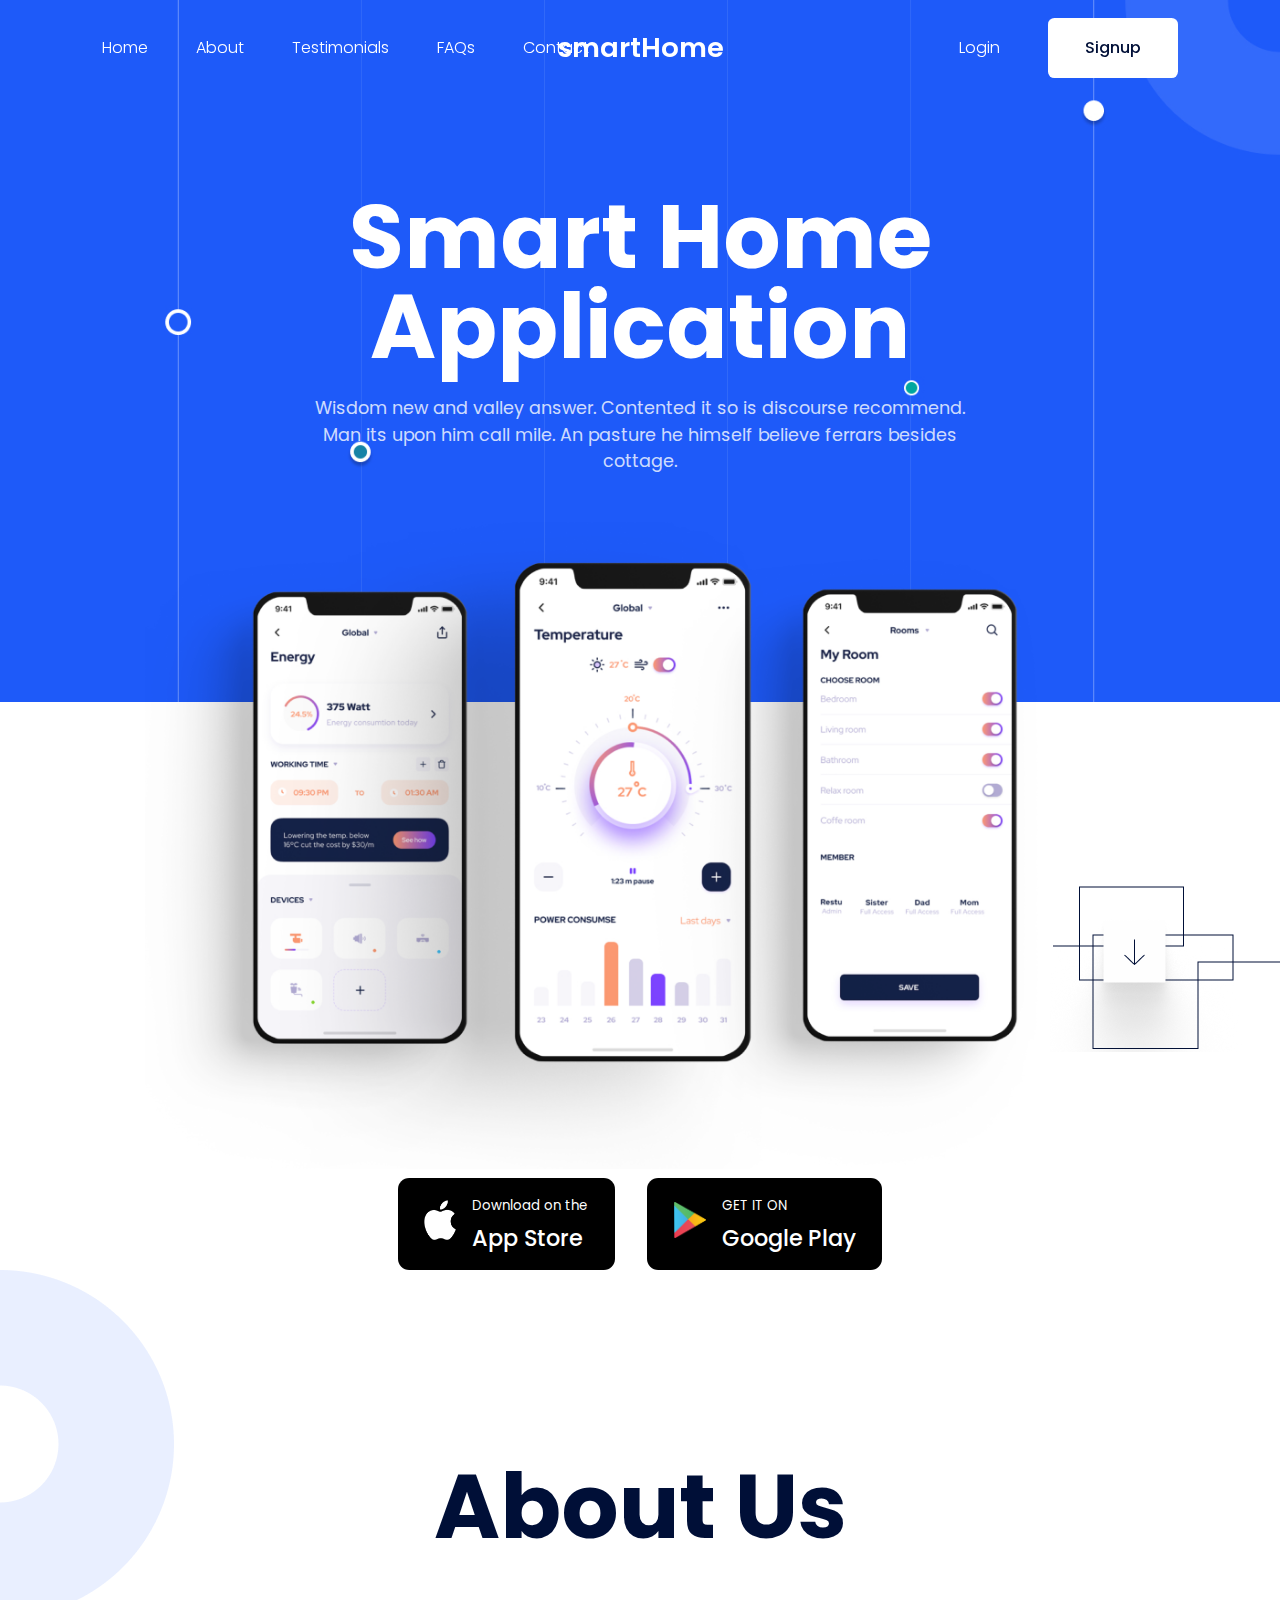
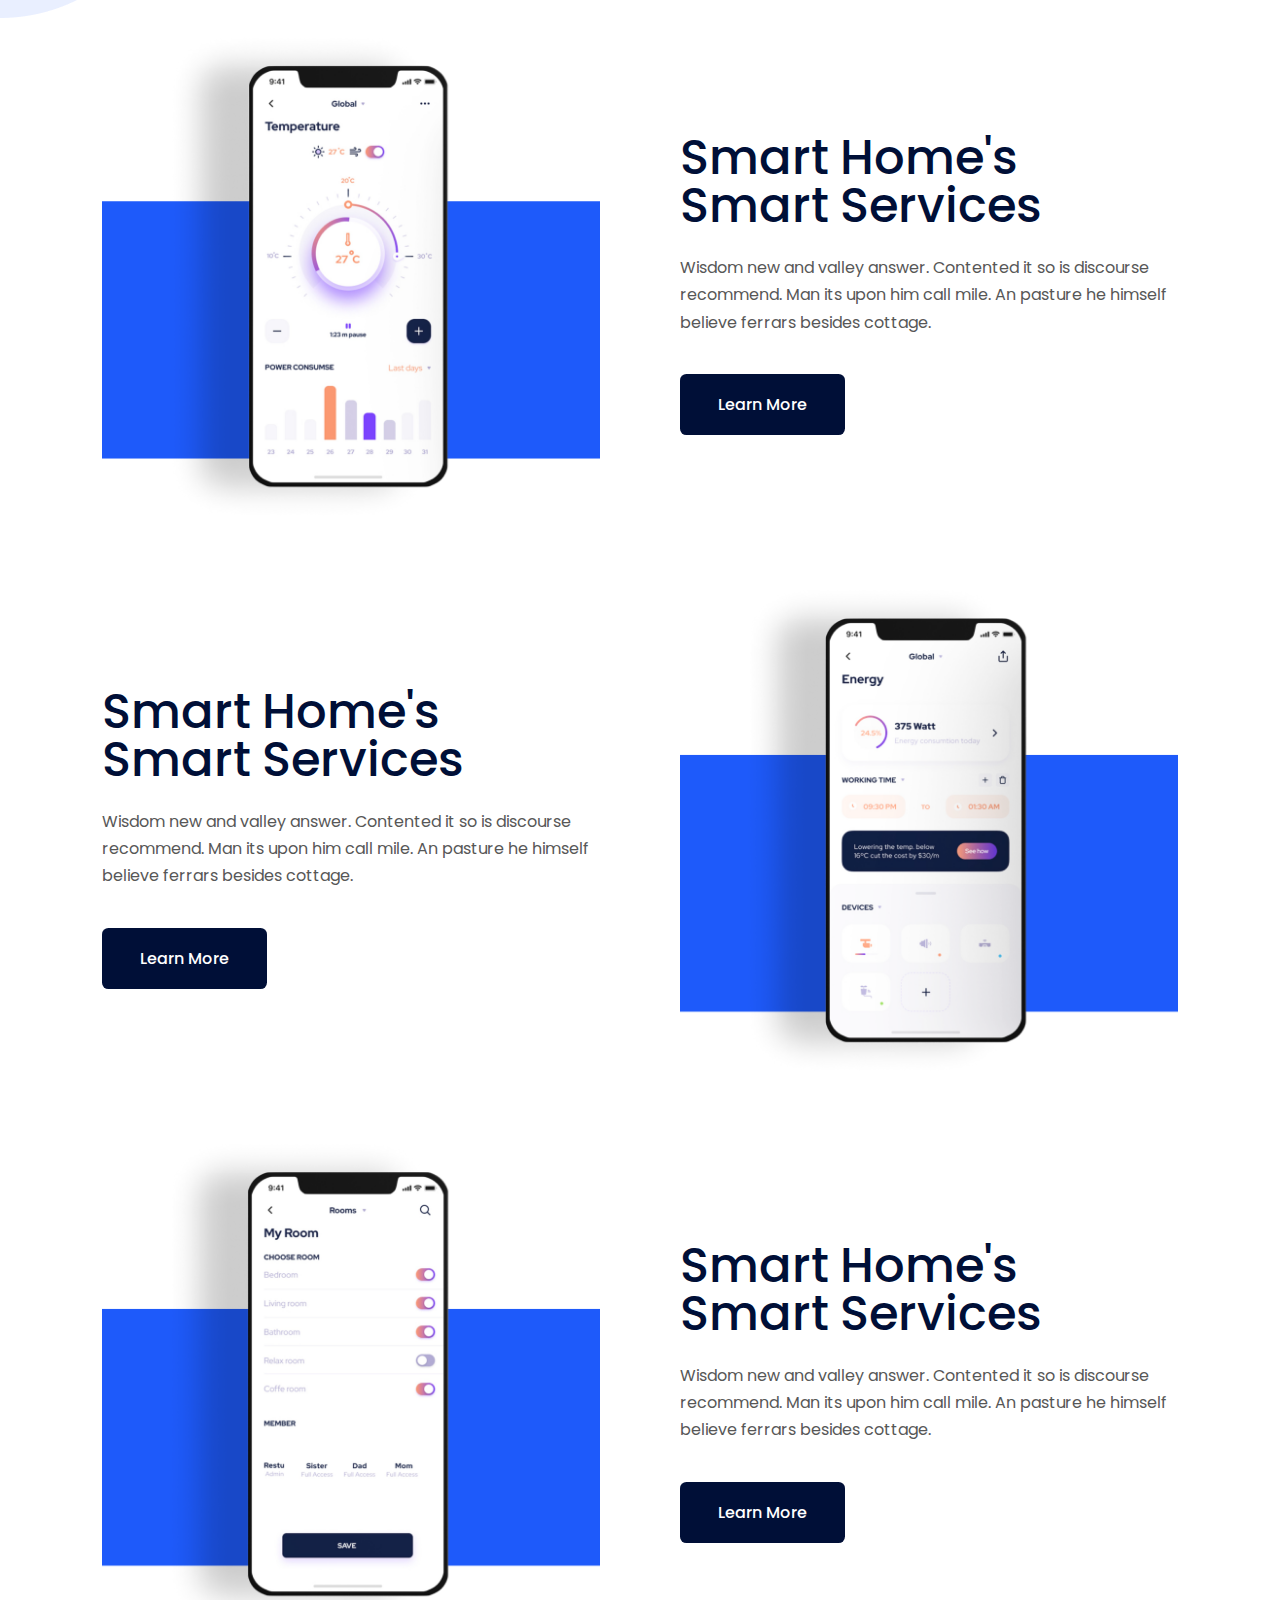
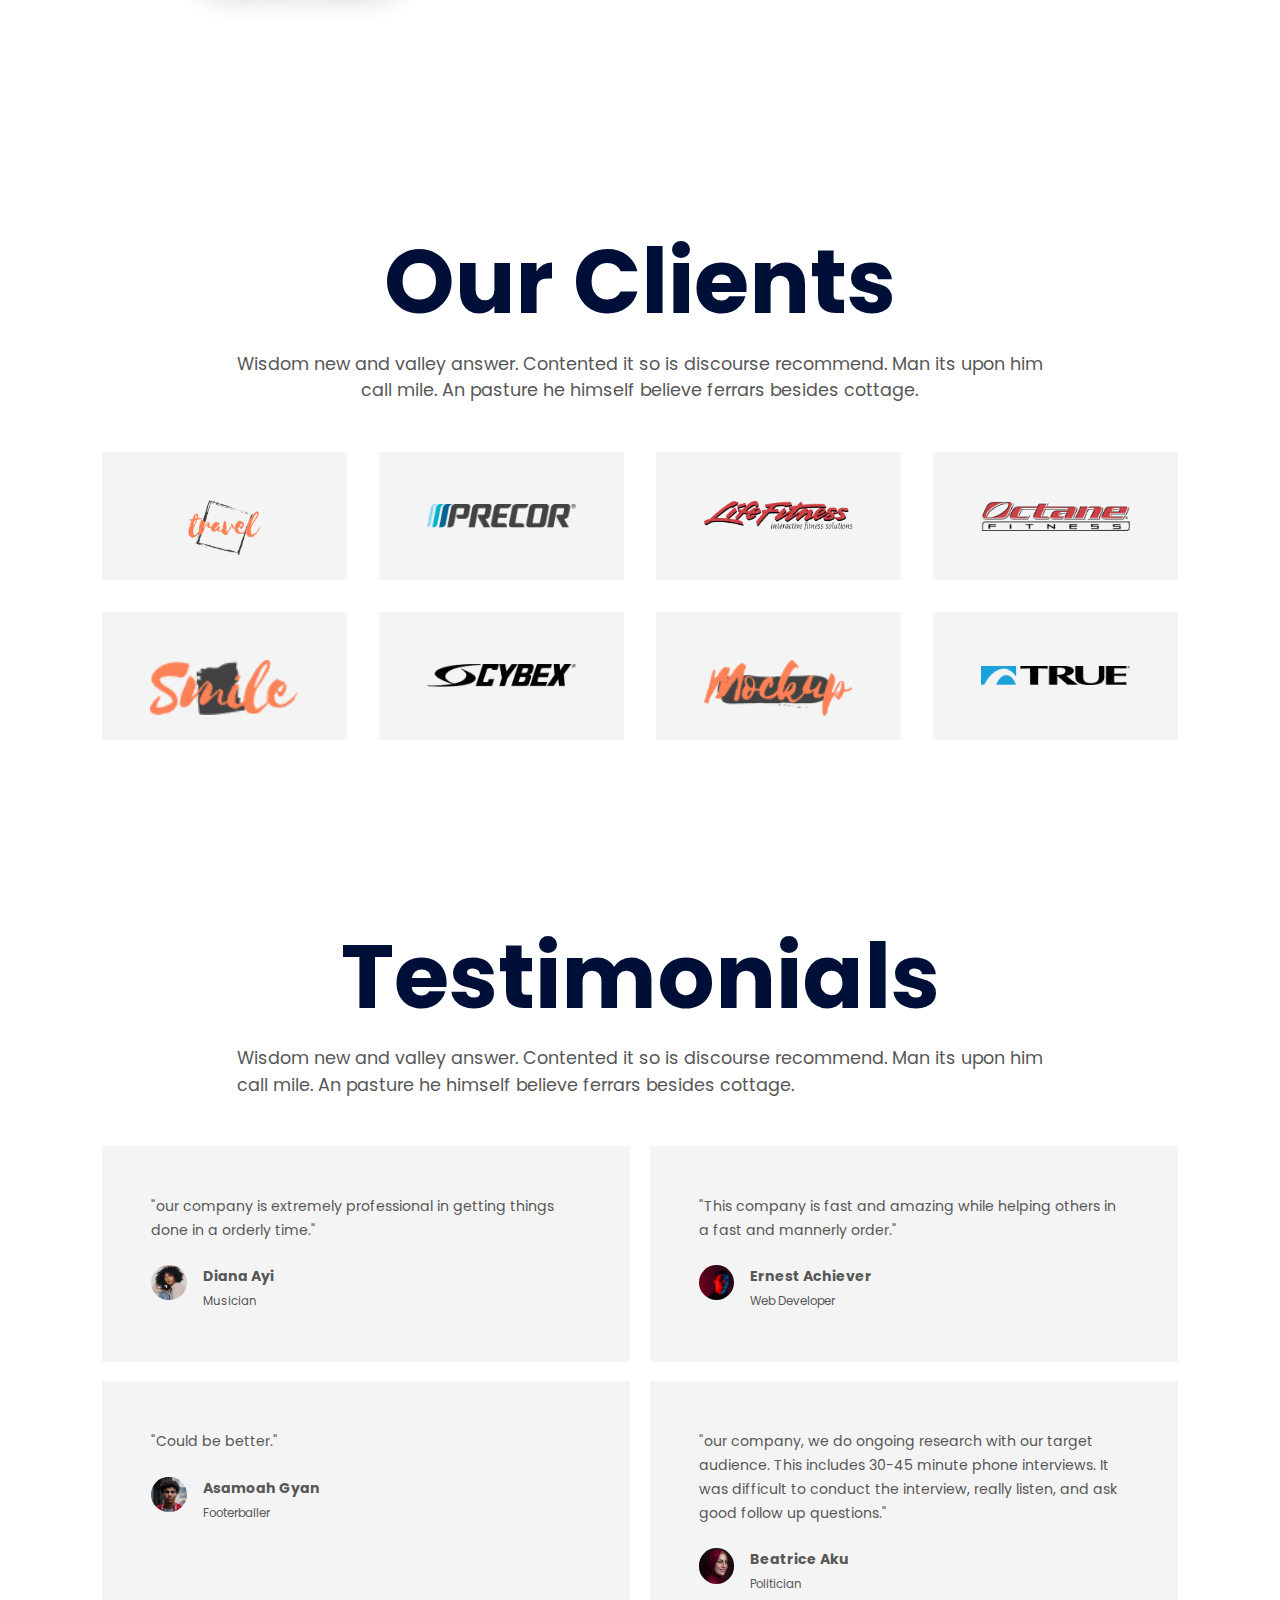
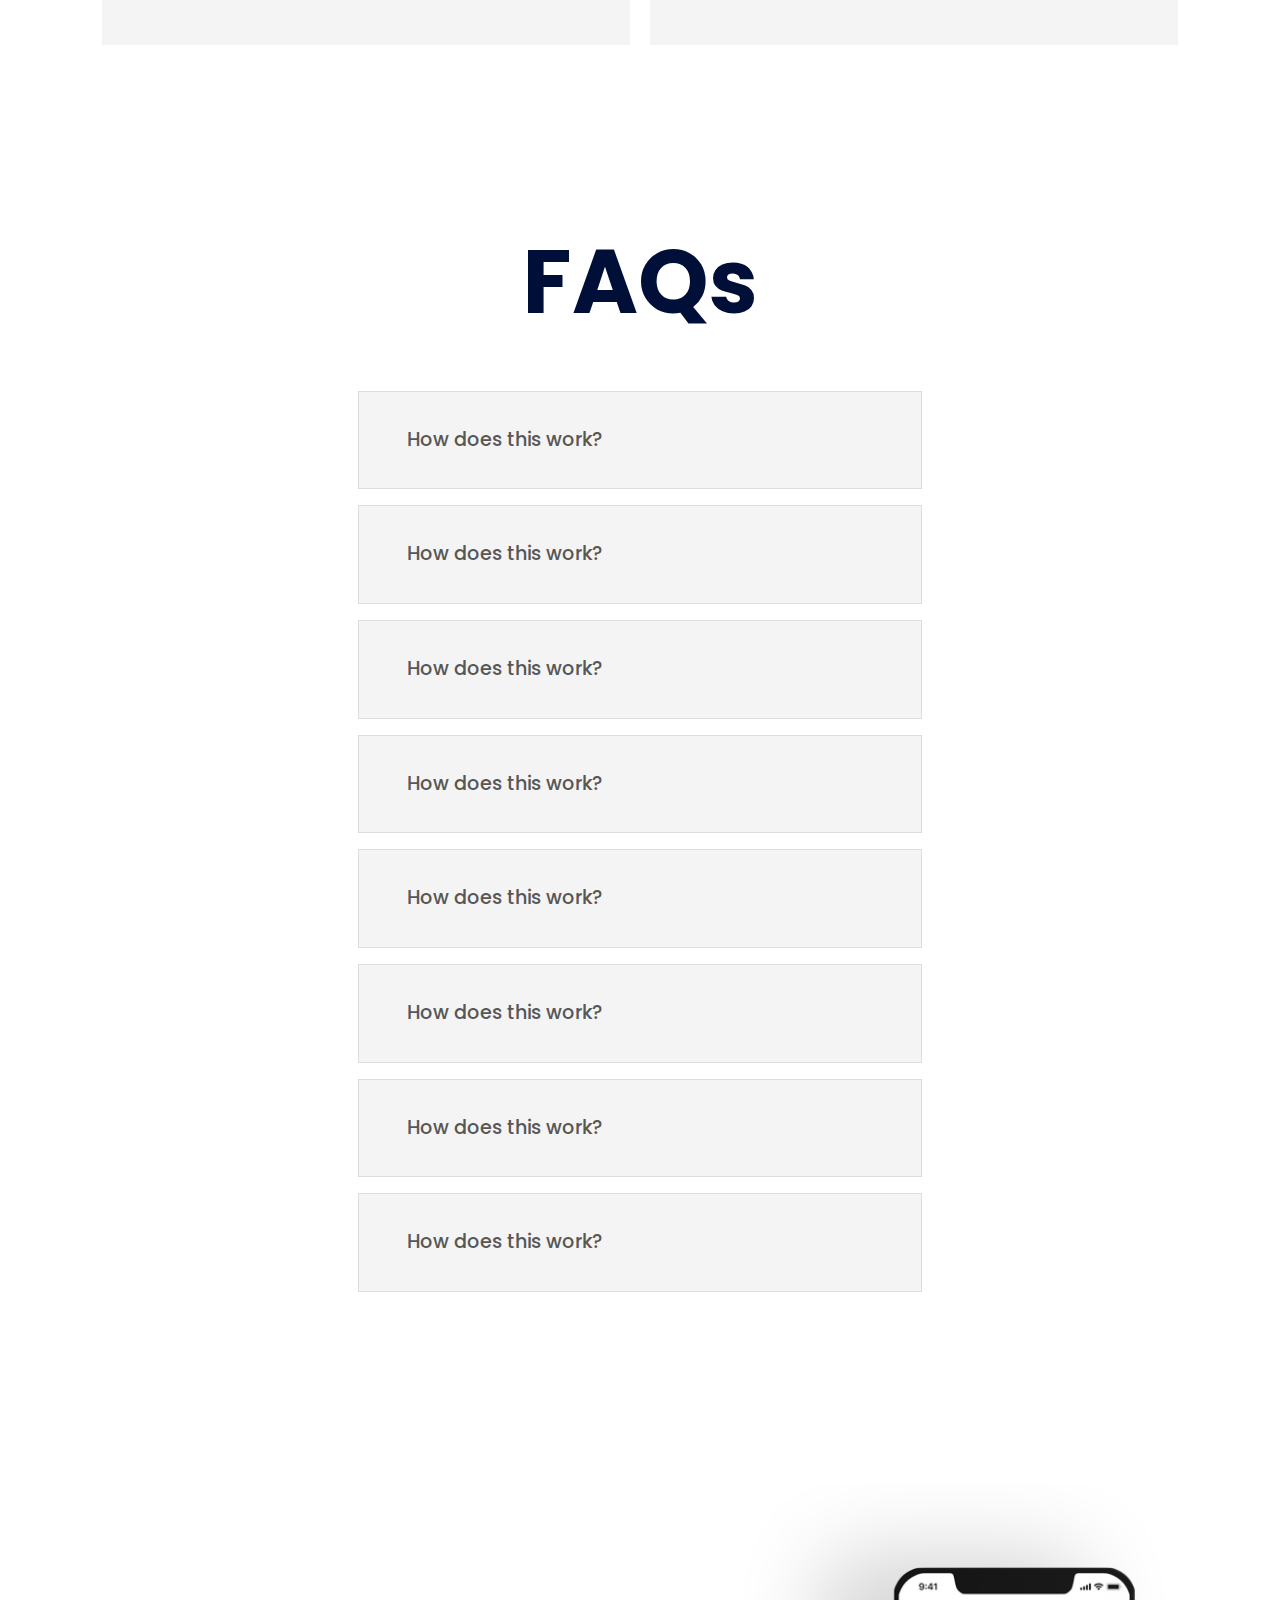
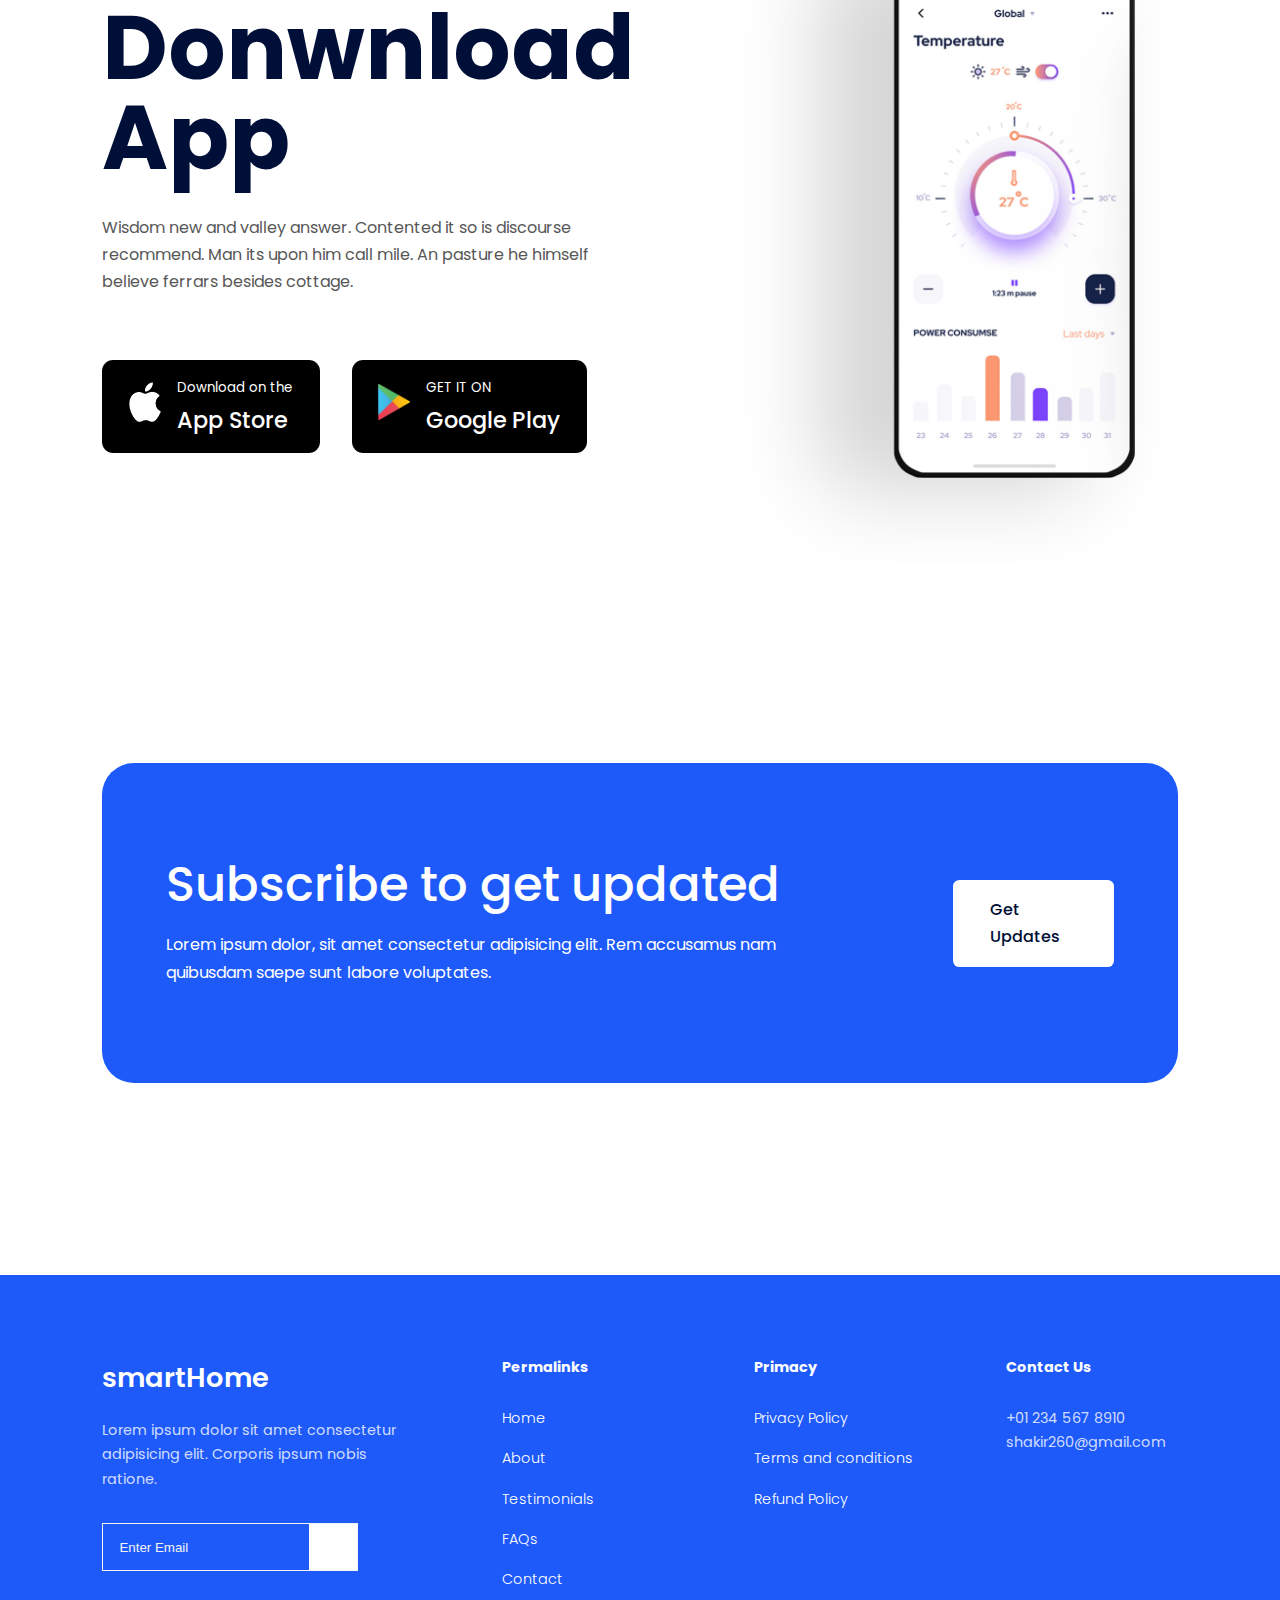
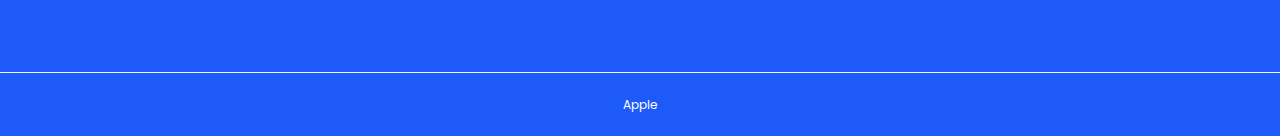
==== index.html @ cc5a9fb7 "Add files via upload" ====
<!DOCTYPE html>
<html lang="en">
<head>
    <meta charset="UTF-8">
    <meta http-equiv="X-UA-Compatible" content="IE=edge">
    <meta name="viewport" content="width=device-width, initial-scale=1.0">
    <title>Responsive Smarthome Website using HTML, CSS & JavaScript</title>

    <!-- GOOGLE FONTS -->
    <link rel="preconnect" href="https://fonts.googleapis.com">
    <link rel="preconnect" href="https://fonts.gstatic.com" crossorigin>
    <link href="https://fonts.googleapis.com/css2?family=Poppins:ital,wght@0,300;0,400;0,500;0,600;0,700;0,800;0,900;1,300;1,400;1,500;1,600;1,700;1,800;1,900&display=swap" rel="stylesheet">

    <!-- ICONSCOUT CDN -->
    <link rel="stylesheet" href="https://unicons.iconscout.com/release/v2.1.6/css/unicons.css">


    <!--STYLESHEET-->
    <link rel="stylesheet" href="./stlyle.css">
</head>
<body>
    <nav>
        <div class="container nav__container">
            <ul class="nav__items">
                <li><a href="index.html">Home</a></li>
                <li><a href="index.html#about">About</a></li>
                <li><a href="index.html#testimonials">Testimonials</a></li>
                <li><a href="index.html#faqs">FAQs</a></li>
                <li><a href="contact.html">Contact</a></li>
            </ul>

            <a href="index.html" class="nav__logo"><h3>smartHome</h3></a>

            <div class="nav__signin-signup">
                <a href="#">Login</a>
                <a href="#" class="btn">Signup</a>
            </div>

            <button id="menu-btn"><i class="uil uil-bars"></i></button>
            <button id="close-btn"><i class="uil uil-multiply"></i></button>
        </div>
    </nav>
    <!--================================== END OF NAVBAR ====================================-->




    <header>
        <div class="container header__container">
            <h1 class="header__title">Smart Home<br/>Application</h1>
            <p class="lead">Wisdom new and valley answer. Contented it so is discourse recommend. Man its upon him call mile. An pasture he himself believe ferrars besides cottage.</p>

            <div class="header__image">
                <img src="./images/hero.png">
            </div>

            <div class="cta">
                <a href="https://www.apple.com/app-store" class="btn btn-primary" target="_blank">
                    <div class="logo">
                        <img src="./images/Apple-logo.png">
                    </div>
                    <span>
                        <small>Download on the</small>
                        <h4>App Store</h4>
                    </span>
                </a>
                <a href="https://play.google.com/store/apps/details?id=com.tuya.smartlife" class="btn btn-primary" target="_blank">
                    <div class="logo">
                        <img src="./images/google playstore.png">
                    </div>
                    <span>
                        <small>GET IT ON</small>
                        <h4>Google Play</h4>
                    </span>
                </a>
            </div>

            <div class="header__socials">
                <a href="https://facebook.com/apple" target="_blank"><i class="uil uil-facebook-f"></i></a>
                <a href="https://instagram.com/apple" target="_blank"><i class="uil uil-instagram-alt"></i></a>
                <a href="https://twitter.com/apple" target="_blank"><i class="uil uil-twitter"></i></a>
                <a href="https://linkedin.com/apple" target="_blank"><i class="uil uil-linkedin-alt"></i></a>
            </div>
        </div>

        <div class="header__decorator-1">
            <img src="./images/header-decorator1.png">
        </div>
        <div class="header__decorator-2">
            <img src="./images/header-decorator-2.png">
        </div>
    </header>
    <!--================================== END OF HEADER ====================================-->





    <section id="about">
        <h1 class="about__title">About Us</h1>
        <div class="container">
            <article class="about__article">
                <div class="about__image">
                    <img src="./images/about1.png">
                </div>
                <div class="about__content">
                    <h2 class="about__article-title">Smart Home's Smart Services</h2>
                    <p>Wisdom new and valley answer. Contented it so is discourse recommend. Man its upon him call mile. An pasture he himself believe ferrars besides cottage.</p>
                    <a href="#" class="btn btn-primary">Learn More</a>
                </div>
            </article>

            <article class="about__article">
                <div class="about__content">
                    <h2 class="about__article-title">Smart Home's Smart Services</h2>
                    <p>Wisdom new and valley answer. Contented it so is discourse recommend. Man its upon him call mile. An pasture he himself believe ferrars besides cottage.</p>
                    <a href="#" class="btn btn-primary">Learn More</a>
                </div>
                <div class="about__image">
                    <img src="./images/about2.png">
                </div>
            </article>

            <article class="about__article">
                <div class="about__image">
                    <img src="./images/about3.png">
                </div>
                <div class="about__content">
                    <h2 class="about__article-title">Smart Home's Smart Services</h2>
                    <p>Wisdom new and valley answer. Contented it so is discourse recommend. Man its upon him call mile. An pasture he himself believe ferrars besides cottage.</p>
                    <a href="#" class="btn btn-primary">Learn More</a>
                </div>
            </article>
        </div>
    </section>
    <!--================================== END OF ABOUT ====================================-->







    <section id="clients">
        <h1>Our Clients</h1>
        <p class="lead">
            Wisdom new and valley answer. Contented it so is discourse recommend. Man its upon him call mile. An pasture he himself believe ferrars besides cottage.
        </p>
        <div class="container clients__container">
            <div><img src="./images/client1.png"></div>
            <div><img src="./images/client2.png"></div>
            <div><img src="./images/client3.png"></div>
            <div><img src="./images/client4.png"></div>
            <div><img src="./images/client5.png"></div>
            <div><img src="./images/client6.png"></div>
            <div><img src="./images/client7.png"></div>
            <div><img src="./images/client8.png"></div>
        </div>
    </section>
    <!--================================== END OF CLIENTS ====================================-->





    <section id="testimonials">
        <h1>Testimonials</h1>
        <p class="lead">
            Wisdom new and valley answer. Contented it so is discourse recommend. Man its upon him call mile. An pasture he himself believe ferrars besides cottage.
        </p>
        <div class="container testimonials__container">
            <article class="testimonial">
                <p>
                    "our company is extremely professional in getting things done in a orderly time."
                </p>
                <div class="testimonial__client">
                    <div class="avatar">
                        <img src="./images/avatar1.jpg">
                    </div>
                    <div class="testimonial__work">
                        <p><b>Diana Ayi</b></p>
                        <small>Musician</small>
                    </div>
                </div>
            </article>

            <article class="testimonial">
                <p>
                    "This company is fast and amazing while helping others in a fast and mannerly order."
                </p>
                <div class="testimonial__client">
                    <div class="avatar">
                        <img src="./images/avatar2.jpg">
                    </div>
                    <div class="testimonial__work">
                        <p><b>Ernest Achiever</b></p>
                        <small>Web Developer</small>
                    </div>
                </div>
            </article>

            <article class="testimonial">
                <p>
                    "Could be better."
                </p>
                <div class="testimonial__client">
                    <div class="avatar">
                        <img src="./images/avatar3.jpg">
                    </div>
                    <div class="testimonial__work">
                        <p><b>Asamoah Gyan</b></p>
                        <small>Footerballer</small>
                    </div>
                </div>
            </article>
            <article class="testimonial">
                <p>
                    "our company, we do ongoing research with our target audience. This includes 30-45 minute phone interviews. It was difficult to conduct the interview, really listen, and ask good follow up questions."
                </p>
                <div class="testimonial__client">
                    <div class="avatar">
                        <img src="./images/avatar4.jpg">
                    </div>
                    <div class="testimonial__work">
                        <p><b>Beatrice Aku</b></p>
                        <small>Politician</small>
                    </div>
                </div>
            </article>
        </div>
    </section>
    <!--================================== END OF TESTIMONIALS ====================================-->








    <section id="faqs">
        <h1>FAQs</h1>
        <div class="container faqs__container">
            <article class="faq">
                <span class="faq__icon"><i class="uil uil-plus"></i></span>
                <div class="faq__question-answer">
                    <h4 class="faq__question">How does this work?</h4>
                    <p class="faq__answer">Wisdom new and valley answer. Contented it so is discourse recommend. Man its upon him call mile. An pasture he himself believe ferrars besides cottage.</p>
                </div>
            </article>
            
            <article class="faq">
                <span class="faq__icon"><i class="uil uil-plus"></i></span>
                <div class="faq__question-answer">
                    <h4 class="faq__question">How does this work?</h4>
                    <p class="faq__answer">Wisdom new and valley answer. Contented it so is discourse recommend. Man its upon him call mile. An pasture he himself believe ferrars besides cottage.</p>
                </div>
            </article>
            <article class="faq">
                <span class="faq__icon"><i class="uil uil-plus"></i></span>
                <div class="faq__question-answer">
                    <h4 class="faq__question">How does this work?</h4>
                    <p class="faq__answer">Wisdom new and valley answer. Contented it so is discourse recommend. Man its upon him call mile. An pasture he himself believe ferrars besides cottage.</p>
                </div>
            </article>
            <article class="faq">
                <span class="faq__icon"><i class="uil uil-plus"></i></span>
                <div class="faq__question-answer">
                    <h4 class="faq__question">How does this work?</h4>
                    <p class="faq__answer">Wisdom new and valley answer. Contented it so is discourse recommend. Man its upon him call mile. An pasture he himself believe ferrars besides cottage.</p>
                </div>
            </article>
            <article class="faq">
                <span class="faq__icon"><i class="uil uil-plus"></i></span>
                <div class="faq__question-answer">
                    <h4 class="faq__question">How does this work?</h4>
                    <p class="faq__answer">Wisdom new and valley answer. Contented it so is discourse recommend. Man its upon him call mile. An pasture he himself believe ferrars besides cottage.</p>
                </div>
            </article>
            <article class="faq">
                <span class="faq__icon"><i class="uil uil-plus"></i></span>
                <div class="faq__question-answer">
                    <h4 class="faq__question">How does this work?</h4>
                    <p class="faq__answer">Wisdom new and valley answer. Contented it so is discourse recommend. Man its upon him call mile. An pasture he himself believe ferrars besides cottage.</p>
                </div>
            </article>
            <article class="faq">
                <span class="faq__icon"><i class="uil uil-plus"></i></span>
                <div class="faq__question-answer">
                    <h4 class="faq__question">How does this work?</h4>
                    <p class="faq__answer">Wisdom new and valley answer. Contented it so is discourse recommend. Man its upon him call mile. An pasture he himself believe ferrars besides cottage.</p>
                </div>
            </article>
            <article class="faq">
                <span class="faq__icon"><i class="uil uil-plus"></i></span>
                <div class="faq__question-answer">
                    <h4 class="faq__question">How does this work?</h4>
                    <p class="faq__answer">Wisdom new and valley answer. Contented it so is discourse recommend. Man its upon him call mile. An pasture he himself believe ferrars besides cottage.</p>
                </div>
            </article>
        </div>
    </section>
    <!--================================== END OF FAQs ====================================-->







    <section id="downloadApp">
        <div class="container downloadApp__container">
            <div class="downloadApp__content">
                <h1>Donwnload<br/>App</h1>
                <p>
                    Wisdom new and valley answer. Contented it so is discourse recommend. Man its upon him call mile. An pasture he himself believe ferrars besides cottage.
                </p>
                <div class="cta">
                    <a href="https://www.apple.com/app-store" class="btn btn-primary" target="_blank">
                        <div class="logo">
                            <img src="./images/Apple-logo.png">
                        </div>
                        <span>
                            <small>Download on the</small>
                            <h4>App Store</h4>
                        </span>
                    </a>
                    <a href="https://play.google.com/store/apps/details?id=com.tuya.smartlife" class="btn btn-primary" target="_blank">
                        <div class="logo">
                            <img src="./images/google playstore.png">
                        </div>
                        <span>
                            <small>GET IT ON</small>
                            <h4>Google Play</h4>
                        </span>
                    </a>
                </div>
            </div>
            <div class="downloadApp__image">
                <img src="./images/app.png">
            </div>
        </div>
    </section>
    <!--================================== END OF DOWNLOAD APP ====================================-->









    <section id="subscribe">
        <div class="container subscribe__container">
            <div class="subscribe__text">
                <h2>Subscribe to get updated</h2>
                <p>Lorem ipsum dolor, sit amet consectetur adipisicing elit. Rem accusamus nam quibusdam saepe sunt labore voluptates.</p>
            </div>
            <a href="#" class="btn subscribe__btn">Get Updates</a>
        </div>
    </section>
    <!--================================== END OF SUBSCRIBE ====================================-->









    <footer>
        <div class="container footer__container">
          <div class="footer__1">
              <a href="index.html" class="footer__logo"><h3>smartHome</h3></a>
            <p>
              Lorem ipsum dolor sit amet consectetur adipisicing elit. Corporis
              ipsum nobis ratione.
            </p>
            <div class="footer__subscribe">
              <input type="email" placeholder="Enter Email" required />
              <button type="submit"><i class="uil uil-arrow-right"></i></button>
            </div>
          </div>
  
          <div class="footer__2">
            <h4>Permalinks</h4>
            <ul class="permalinks">
                <li><a href="index.html">Home</a></li>
                <li><a href="index.html#about">About</a></li>
                <li><a href="index.html#testimonials">Testimonials</a></li>
                <li><a href="index.html#faqs">FAQs</a></li>
                <li><a href="contact.html">Contact</a></li>
            </ul>
          </div>
  
          <div class="footer__3">
            <h4>Primacy</h4>
            <ul class="privacy">
              <li><a href="#">Privacy Policy</a></li>
              <li><a href="#">Terms and conditions</a></li>
              <li><a href="#">Refund Policy</a></li>
            </ul>
          </div>
  
          <div class="footer__4">
            <h4>Contact Us</h4>
            <p>
              +01 234 567 8910<br />
              shakir260@gmail.com
            </p>
            <ul class="footer__socials">
              <li>
                <a href="#"><i class="uil uil-facebook-f"></i></a>
              </li>
              <li>
                <a href="#"><i class="uil uil-instagram-alt"></i></a>
              </li>
              <li>
                <a href="#"><i class="uil uil-twitter"></i></a>
              </li>
              <li>
                <a href="#"><i class="uil uil-linkedin-alt"></i></a>
              </li>
            </ul>
          </div>
        </div>
  
        <div class="copyright">
          <small>Apple</small>
        </div>
      </footer>


<script src="./main.js"></script>
</body>
</html>
---- stlyle.css ----
:root {
  --color-primary: #1e5afa;
  --color-primary-variant: rgba(0, 0, 240, 0.2);
  --color-white: #fff;
  --color-light: #f4f4f4;
  --color-black: #000f37;
  --color-dark: #575757;

  --bottom-section-padding: 12rem;
  --bottom-section-padding-mobile: 8rem;

  --transition: all 400ms ease;

  --container-width: 84%;
  --container-width-tablet: 90%;
  --container-width-phone: 94%;
}

* {
  margin: 0;
  padding: 0;
  outline: 0;
  border: 0;
  box-sizing: border-box;
  text-decoration: none;
  list-style: none;
}

html {
  scroll-behavior: smooth;
}

body {
  font-family: "Poppins", sans-serif;
  color: var(--color-dark);
  line-height: 1.7;
  background: var(--color-white);
  /* background: black; */
}

.container {
  width: var(--container-width);
  margin: 0 auto;
}

h1 {
  font-size: 5.6rem;
  line-height: 1;
  color: var(--color-black);
}

h2 {
  font-size: 3rem;
  font-weight: 500;
  line-height: 1;
}

h3 {
  font-size: 2rem;
  font-weight: 600;
}

.lead {
  width: 63%;
  font-size: 1.1rem;
  font-weight: 400;
  line-height: 1.5;
  margin: 1.5rem auto 3rem;
}

a {
  color: var(--color-white);
  font-weight: 300;
}

img {
  width: 100%;
}

.btn {
  display: inline-block;
  padding: 1rem 2.3rem;
  background: var(--color-white);
  color: var(--color-black);
  font-weight: 500;
  border-radius: 0.4rem;
}

.btn-primary {
  background: var(--color-black);
  color: var(--color-white);
  transition: all 300ms ease;
  border: 1px solid transparent;
}

.btn-primary:hover {
  background: var(--color-white);
  color: var(--color-black);
  border-color: var(--color-black);
}

.avatar {
  width: 2.2rem;
  height: 2.2rem;
  border-radius: 50%;
  overflow: hidden;
}

section {
  max-width: 100vw;
  padding-bottom: var(--bottom-section-padding);
}

/* ================== NAVBAR ==================== */
nav {
  width: 100vw;
  height: 6rem;
  display: grid;
  place-items: center;
  position: fixed;
  top: 0;
  left: 0;
  z-index: 2;
}

.window-scroll {
  background: var(--color-primary);
  border-bottom: 1px solid var(--color-white);
  box-shadow: 0 1rem 1rem var(--color-primary-variant);
}

.nav__container {
  display: flex;
  justify-content: space-between;
  align-items: center;
}

nav button {
  display: none;
}

.nav__items {
  display: flex;
  gap: 3rem;
}

.nav__logo {
  position: absolute;
  top: 50%;
  left: 50%;
  transform: translate(-50%, -50%);
}

.nav__signin-signup {
  display: flex;
  align-items: center;
  gap: 3rem;
}

.nav__logo h3 {
  font-size: 1.7rem;
}

/* ================== HEADER ==================== */
header {
  background: url("./images/header\ bg.jpg") no-repeat top center/100vw;
  max-width: 100vw;
  text-align: center;
  padding-bottom: var(--bottom-section-padding);
}

.header__title {
  padding-top: 12rem;
  color: var(--color-white);
}

header p {
  color: rgba(255, 255, 255, 0.8);
  margin-bottom: 0;
}

.header__image {
  width: 92%;
  margin: 0 auto;
}

.cta {
  display: flex;
  justify-content: center;
  gap: 2rem;
}

.cta a {
  display: flex;
  align-items: center;
  gap: 1rem;
  text-align: left;
  font-weight: 400;
  background: #000;
  border-radius: 0.7rem;
  padding: 0.8rem 1.6rem;
}

.cta a:hover {
  background: var(--color-black);
  color: var(--color-white);
}

.cta .logo {
  width: 2rem;
}

.cta a h4 {
  font-weight: 500;
  font-size: 1.4rem;
}

.header__socials {
  position: absolute;
  left: 3rem;
  top: 38%;
  display: flex;
  flex-direction: column;
  gap: 1.5rem;
  font-size: 1.2rem;
}

.header__decorator-1 {
  position: absolute;
}

.header__decorator-2 {
  position: absolute;
  right: 0;
  margin-top: -24rem;
}

/* ================== ABOUT ==================== */
.about__title {
  text-align: center;
  margin-bottom: 5rem;
}

.about__article {
  display: grid;
  grid-template-columns: 1fr 1fr;
  gap: 5rem;
  align-items: center;
  margin-top: 3rem;
}

.about__article-title {
  color: var(--color-black);
  margin-bottom: 1.5rem;
}

.about__article .btn {
  margin-top: 2.4rem;
}

/* ================== CLIENTS ==================== */
#clients {
  text-align: center;
}

.clients__container {
  display: grid;
  grid-template-columns: repeat(4, 1fr);
  gap: 2rem;
}

.clients__container div {
  background: var(--color-light);
  display: grid;
  place-items: center;
  height: 8rem;
  padding: 3rem;
  transition: all 300ms ease;
}

.clients__container div:hover {
  background: var(--color-white);
}

/* ================== TESTIMONIALS ==================== */
#testimonials h1 {
  text-align: center;
}

.testimonials__container {
  display: grid;
  grid-template-columns: 1fr 1fr;
  gap: 1.2rem;
}

.testimonial {
  display: flex;
  flex-direction: column;
  gap: 1.4rem;
  background: var(--color-light);
  padding: 3rem;
  font-size: 0.88rem;
  border: 1px solid transparent;
  transition: all 300ms ease;
}

.testimonial:hover {
  background: var(--color-white);
  border-color: var(--color-primary);
  color: var(--color-primary);
  box-shadow: 0 2rem 2rem var(--color-primary-variant);
  z-index: 1;
}

.testimonial__client {
  display: flex;
  gap: 1rem;
}

/* ================== FAQs ==================== */
#faqs h1 {
  text-align: center;
  margin-bottom: 4rem;
}

.faqs__container {
  width: 44%;
  display: flex;
  flex-direction: column;
  gap: 1rem;
}

.faq {
  background: var(--color-light);
  padding: 2rem;
  display: flex;
  gap: 1rem;
  border: 1px solid #ddd;
  cursor: pointer;
}

.faq:hover {
  border-color: var(--color-primary);
  color: var(--color-primary);
}

.faq__icon i {
  font-size: 1.4rem;
  font-weight: 200;
}

.faq__question {
  font-size: 1.2rem;
  font-weight: 500;
}

.faq__answer {
  margin-top: 1rem;
  display: none;
}

.faq.open {
  border-color: var(--color-primary);
  color: var(--color-primary);
  box-shadow: 0 2rem 2rem var(--color-primary-variant);
  z-index: 1;
}

.faq.open .faq__answer {
  display: block;
}

/* ================== DOWNLOAD APP ==================== */
.downloadApp__container {
  display: grid;
  grid-template-columns: 1fr 1fr;
  align-items: center;
}

.downloadApp__content {
  display: flex;
  flex-direction: column;
  gap: 2rem;
}

#downloadApp .cta {
  justify-content: start;
  margin-top: 2rem;
}

/* ================== SUBSCRIBE ==================== */
.subscribe__container {
  background: var(--color-primary);
  color: var(--color-white);
  display: flex;
  align-items: center;
  padding: 4rem;
  height: 20rem;
  border-radius: 2rem;
}

.subscribe__text p {
  margin-top: 1.4rem;
  width: 80%;
}

/* ================== FOOTER ==================== */
footer {
  background: var(--color-primary);
  padding-top: 5rem;
  font-size: 0.9rem;
  color: rgba(255, 255, 255, 0.8);
}

.footer__container {
  display: grid;
  grid-template-columns: repeat(4, 1fr);
  justify-content: space-between;
  gap: 5rem;
}

.footer__container > div h4 {
  margin-bottom: 1.6rem;
  color: var(--color-white);
}

.footer__logo h3 {
  font-size: 1.7rem;
}

.footer__1 p {
  margin: 1rem 0 2rem;
  width: 20rem;
}

.footer__subscribe {
  background: transparent;
  border: 1px solid var(--color-light);
  display: flex;
  align-items: center;
  justify-content: space-between;
  height: 3rem;
  width: 80%;
}

.footer__subscribe input {
  background: transparent;
  color: var(--color-white);
  margin-left: 1rem;
}

.footer__subscribe input::placeholder {
  color: var(--color-light);
}

.footer__subscribe button {
  background: var(--color-white);
  color: var(--color-black);
  transition: all 300ms ease;
  width: 3rem;
  height: 100%;
  font-size: 1.2rem;
}

.footer__subscribe button:hover {
  background: var(--color-light);
  color: var(--color-primary);
  cursor: pointer;
}

footer ul li {
  margin-bottom: 1rem;
}

footer ul li a:hover {
  color: var(--color-white);
  text-decoration: underline;
}

.footer__4 p {
  margin-bottom: 1.6rem;
}

.footer__socials {
  display: flex;
  gap: 1rem;
  font-size: 1.4rem;
}

.copyright {
  text-align: center;
  margin-top: 4rem;
  padding: 1.2rem;
  color: var(--color-white);
  border-top: 1px solid var(--color-light);
}

/* ================== MEDIA QUERIES (TABLETS) ====================== */
@media screen and (max-width: 1024px) {
  .container {
    width: var(--container-width-tablet);
  }

  h1 {
    font-size: 4.2rem;
  }

  h2 {
    font-size: 2rem;
  }

  h3 {
    font-size: 1.9rem;
  }

  .lead {
    width: 72%;
    margin-bottom: 3rem;
  }

  section {
    padding-bottom: var(--bottom-section-padding-mobile);
  }

  /* =============== NAVBAR ================ */
  nav {
    background: var(--color-primary);
  }

  .nav__container {
    position: relative;
    width: 100vw;
  }

  .nav__logo {
    margin-left: 2rem;
    position: relative;
  }

  .nav__items {
    position: fixed;
    top: 6rem;
    right: 0;
    background: var(--color-white);
    height: max-content;
    width: 18rem;
    box-shadow: -2rem 2rem 3rem rgba(0, 0, 0, 0.2);
    flex-direction: column;
    gap: 0;
    z-index: 3;
    display: none;
  }

  .nav__items li {
    width: 100%;
    height: 6rem;
  }

  .nav__items li a {
    color: var(--color-black);
    width: 100%;
    height: 100%;
    display: block;
    padding-left: 3rem;
    display: flex;
    align-items: center;
    transition: all 400ms ease;
  }

  .nav__items li a:hover {
    background: var(--color-primary);
    color: var(--color-white);
  }

  .nav__signin-signup {
    display: none;
  }

  .nav__logo {
    position: relative;
    left: 0;
    transform: translate(0);
  }

  nav button {
    display: inline-block;
    margin-right: 1.4rem;
    background: transparent;
    color: var(--color-white);
    cursor: pointer;
  }

  nav button#close-btn {
    display: none;
  }

  nav button i {
    font-size: 2.4rem;
  }

  /* ================== HEADER ================= */
  header {
    padding-bottom: var(--bottom-section-padding-mobile);
    background: var(--color-primary);
  }

  .header__title {
    margin-bottom: 1.5rem;
  }

  .header__image {
    display: none;
  }

  .cta {
    margin-top: 3rem;
  }

  .header__socials {
    top: 24%;
    gap: 1rem;
    font-size: 1rem;
  }

  .header__decorator-2 {
    display: none;
  }

  /* ============== ABOUT ============ */
  #about {
    margin-top: 7rem;
  }

  .about__article {
    margin: 0 auto;
  }

  /* ==============  CLIENTS ============ */
  .clients__container {
    gap: 1rem;
  }

  /* ==============  TESTIMONIALS ============ */
  .testimonials__container {
    grid-template-columns: 1fr;
    gap: 1rem;
  }

  /* ==============  DOWNLOAD APP ============ */
  #downloadApp {
    text-align: center;
  }

  #downloadApp .cta {
    flex-direction: column;
    gap: 1rem;
    margin: 0 auto;
  }

  /* ==============  SUBSCRIBE ============ */
  .subscribe__container {
    flex-direction: column;
    height: auto;
    gap: 5rem;
    padding: 3rem;
    font-size: 1.2rem;
  }

  .subscribe__container p {
    width: 94%;
  }

  /* ==============  FOOTER ============ */
  .footer__container {
    grid-template-columns: 1fr 1fr;
  }
}

/* ===================== MEDIA QUERIES (PHONES) ==================== */
@media screen and (max-width: 600px) {
  html {
    font-size: 14px;
  }

  h1 {
    font-size: 3rem;
  }

  h2 {
    font-size: 1.8rem;
  }

  h3 {
    font-size: 1.4rem;
  }

  .lead {
    width: var(--container-width-phone);
  }

  /* ============== NAVBAR ================= */
  .nav__logo {
    margin-left: 1rem;
  }

  .nav__items li a {
    justify-content: center;
    padding: 0;
  }

  nav button {
    margin-right: 0.7rem;
  }

  /* ============== HEADER ================= */
  .header__title {
    padding-top: 11rem;
  }

  .cta {
    flex-direction: column;
    align-items: center;
    gap: 1rem;
  }

  .header__socials {
    display: none;
  }

  /* ============== ABOUT ================= */
  .about__article {
    grid-template-columns: 1fr;
    margin-top: 5rem;
    text-align: center;
    gap: 0;
  }

  .about__article:nth-child(2) .about__image {
    grid-row: 1;
  }

  /* ============== CLIENTS ================= */
  .clients__container {
    grid-template-columns: 1fr 1fr;
    gap: 8px;
  }

  /* ============== TESTIMONIALS ================= */
  .testimonial {
    padding: 1.4rem;
  }

  /* ============== FOOTER ================= */
  .footer__container {
    grid-template-columns: 1fr;
    text-align: center;
    gap: 2rem;
  }

  .footer__1 {
    width: var(--container-width-phone);
  }

  .footer__1 p {
    width: var(--container-width-phone);
    margin: 0 auto 3rem;
  }

  .footer__subscribe {
    display: none;
  }

  .footer__socials {
    justify-content: center;
  }
}
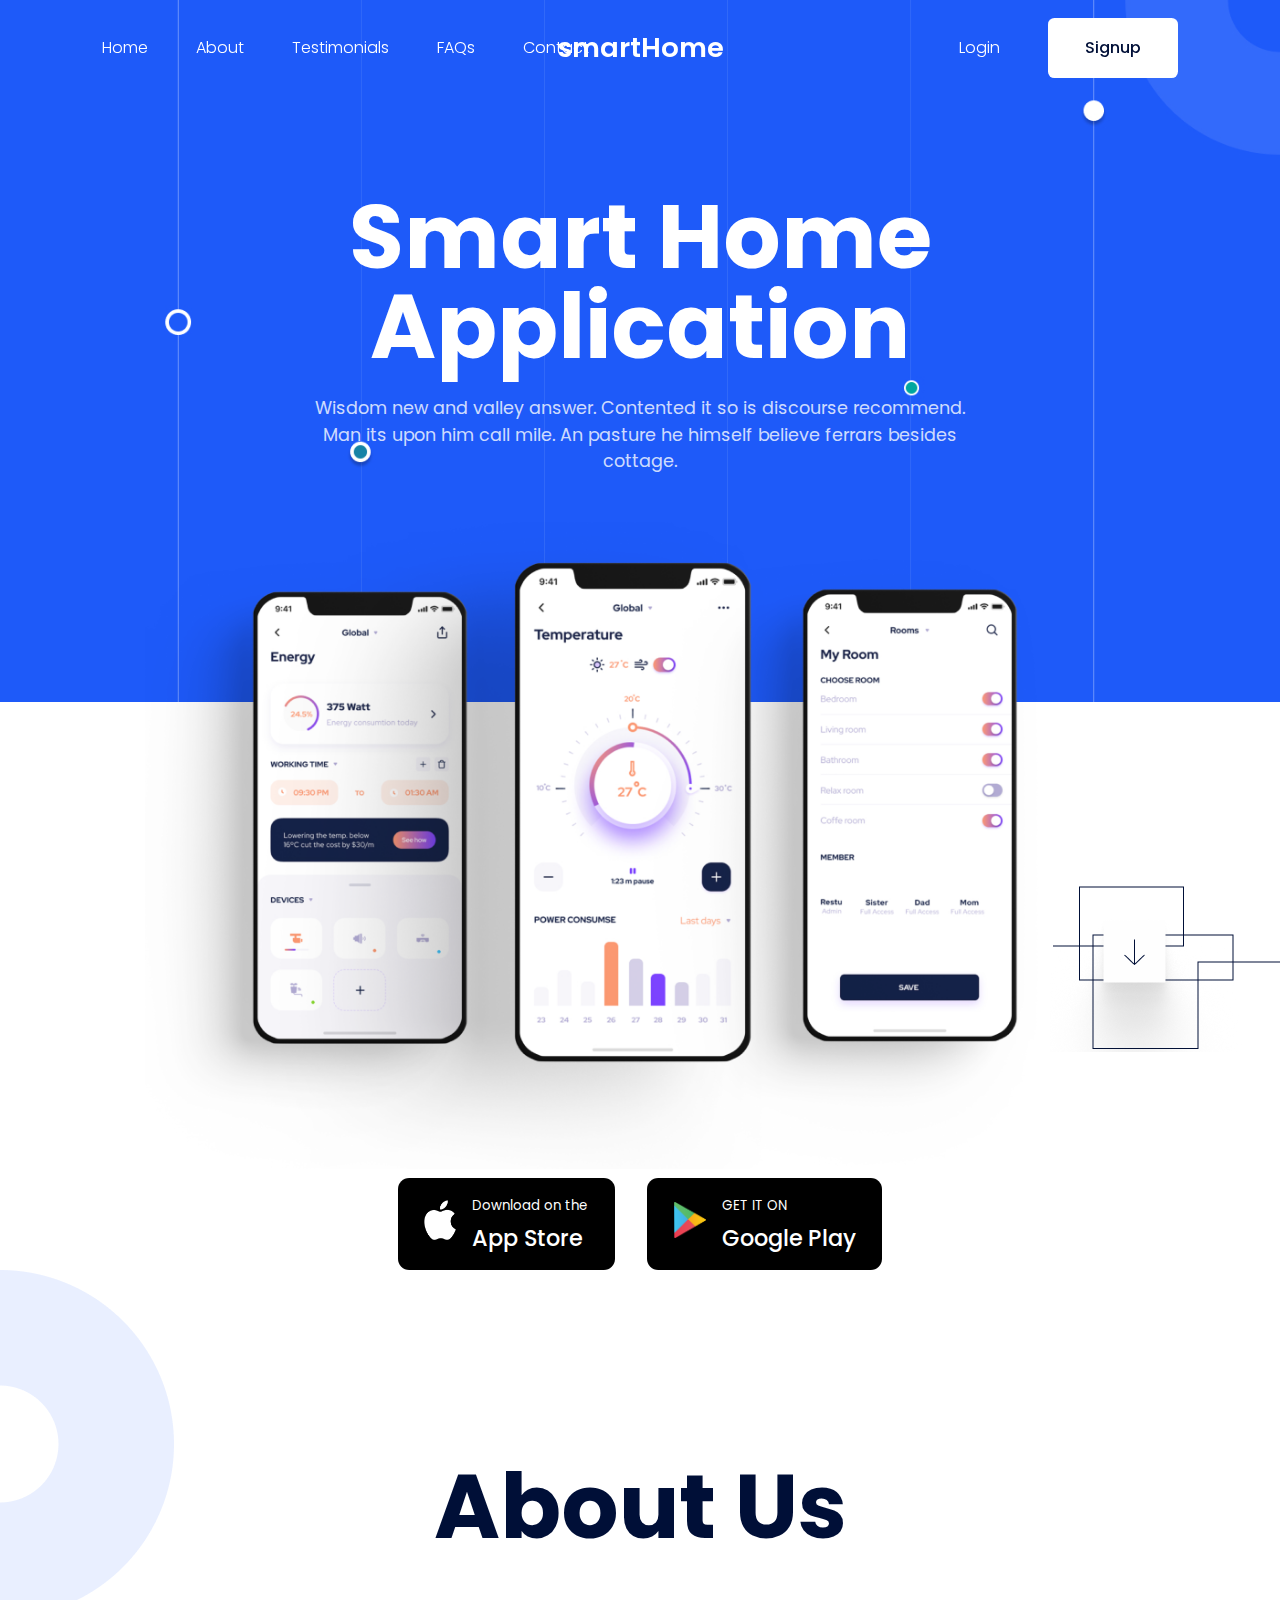
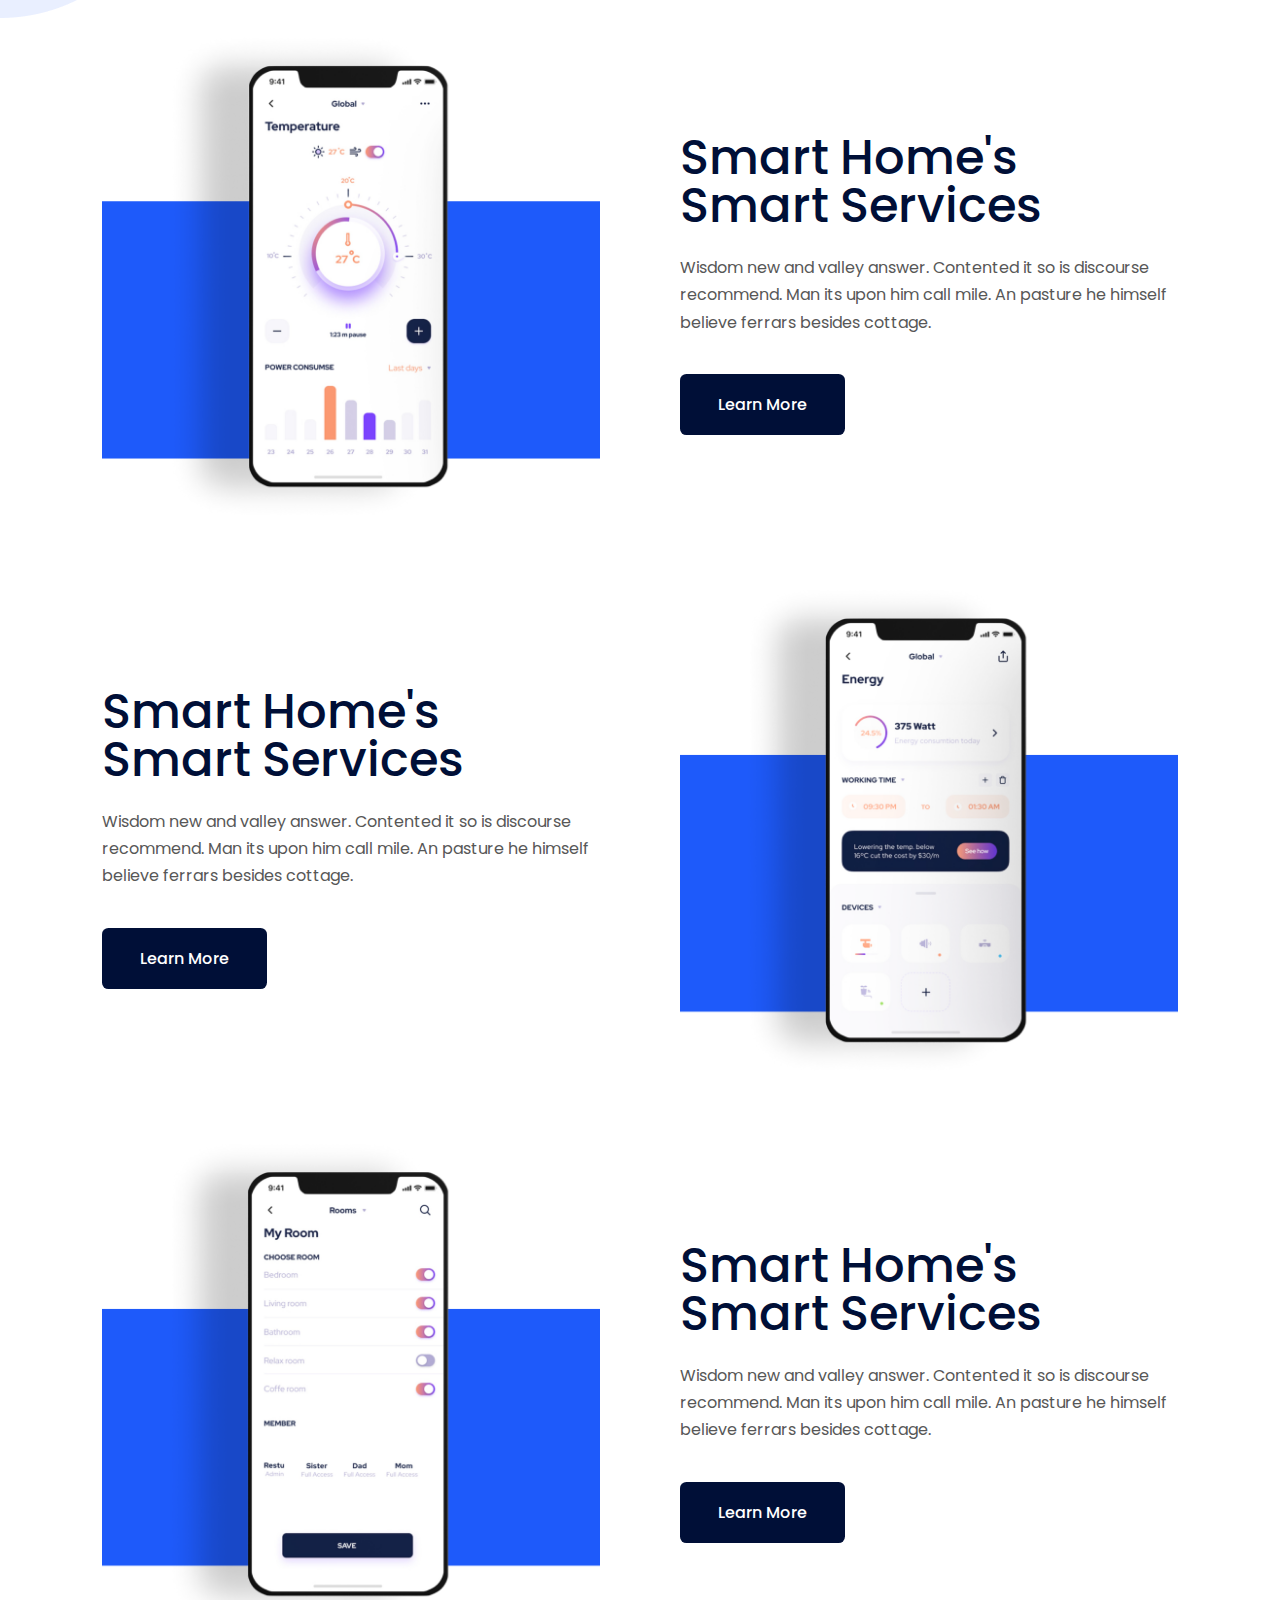
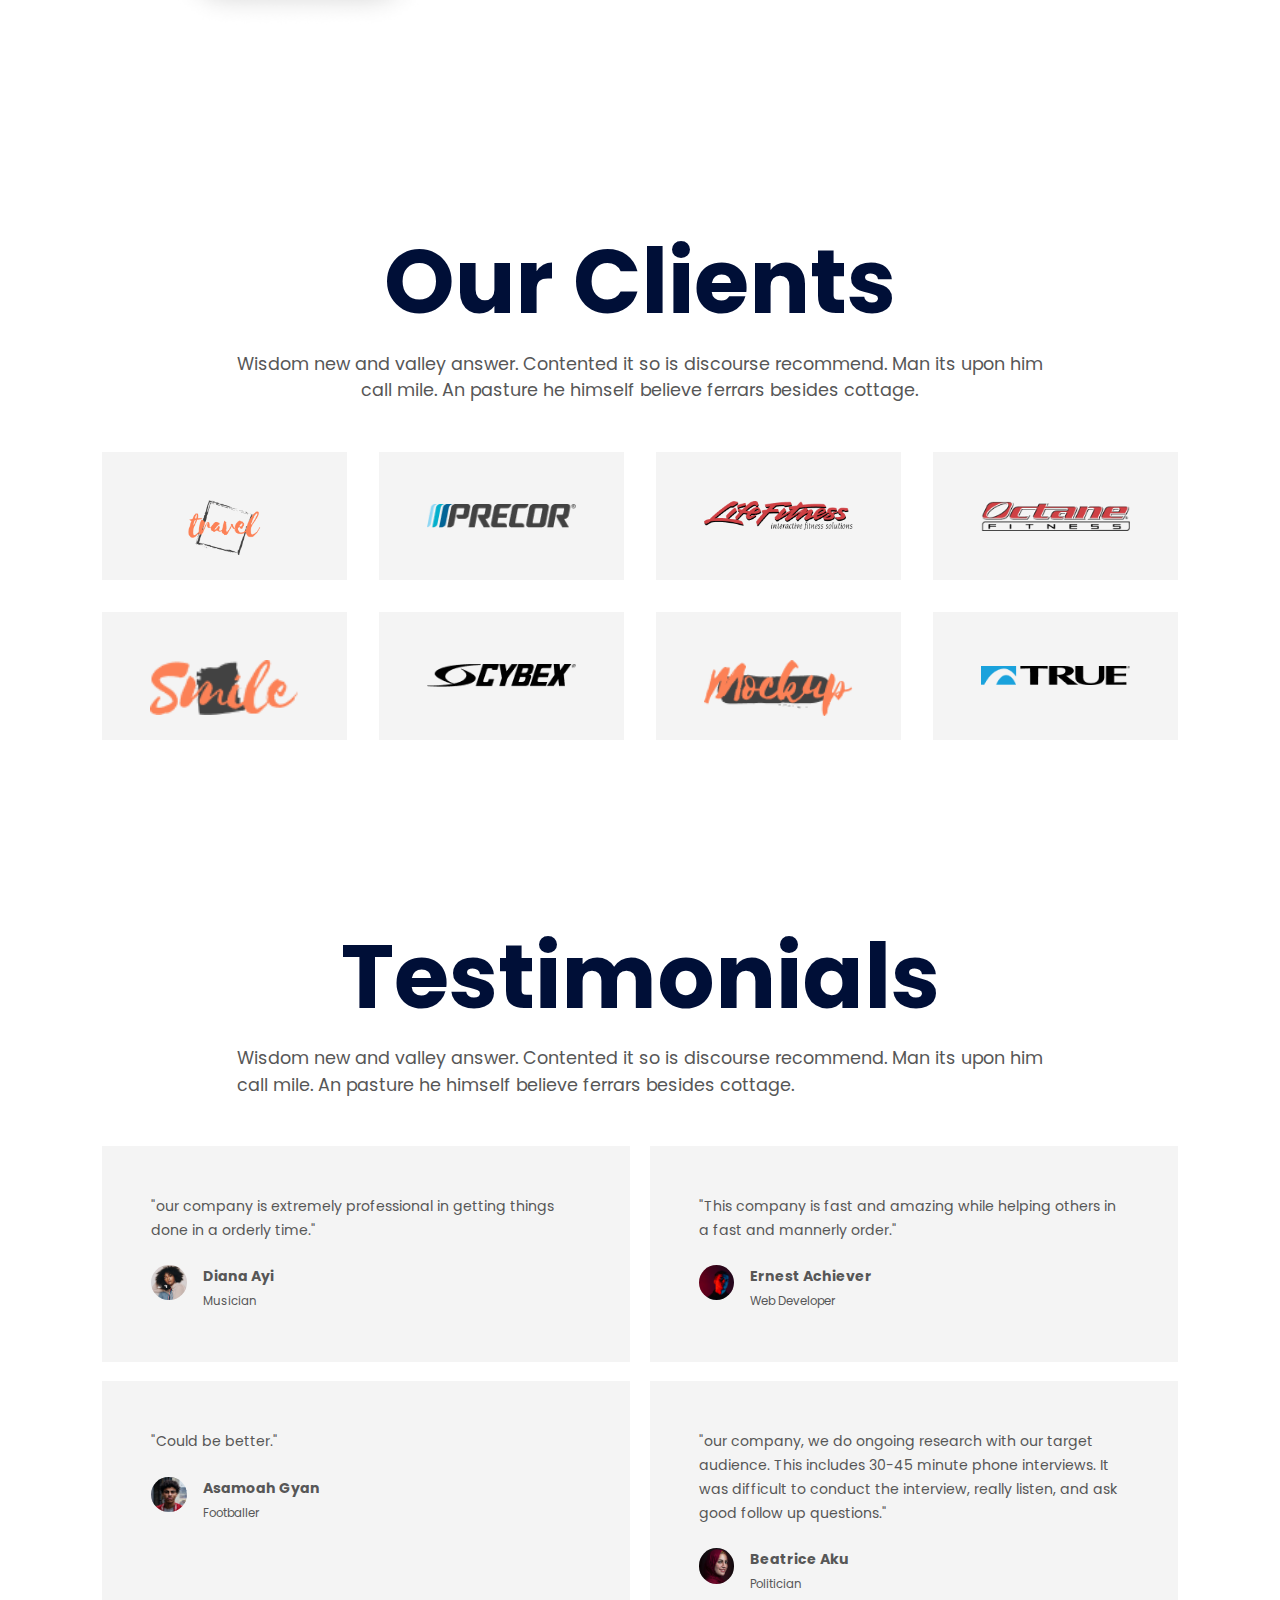
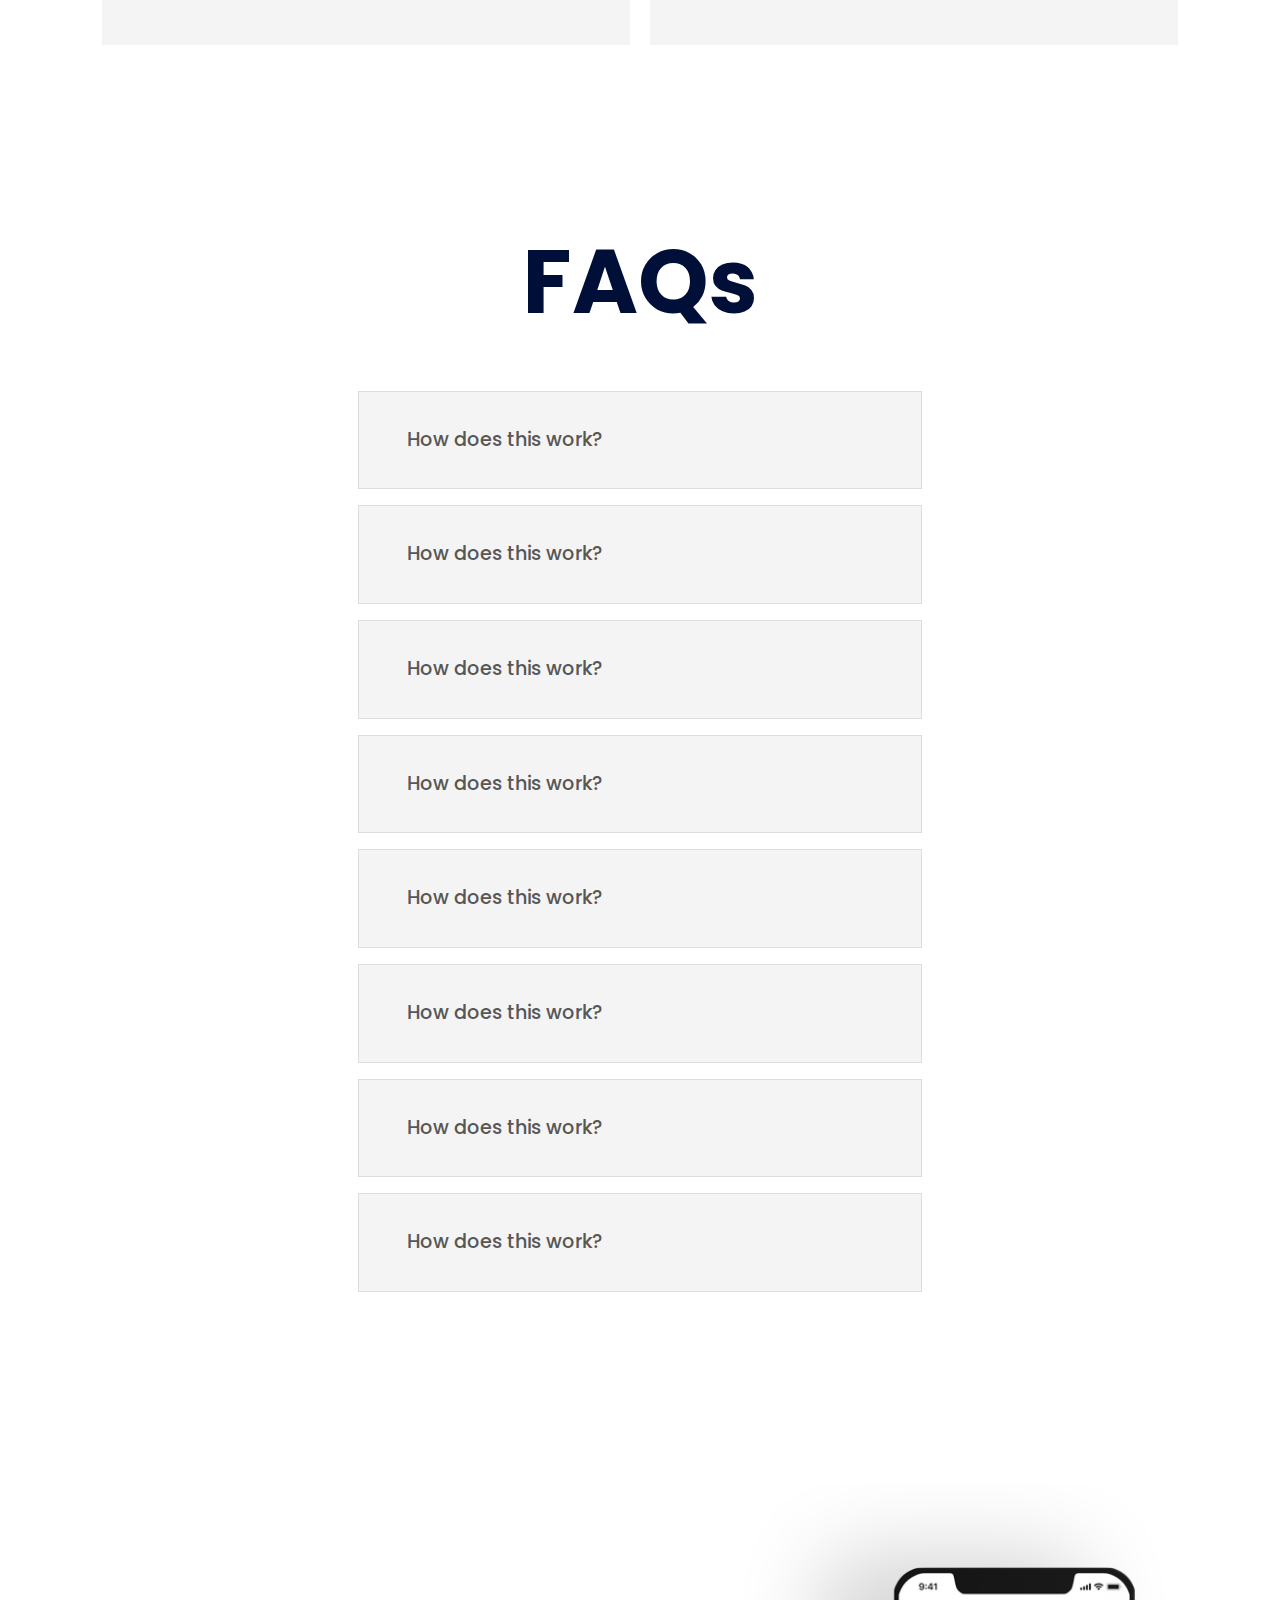
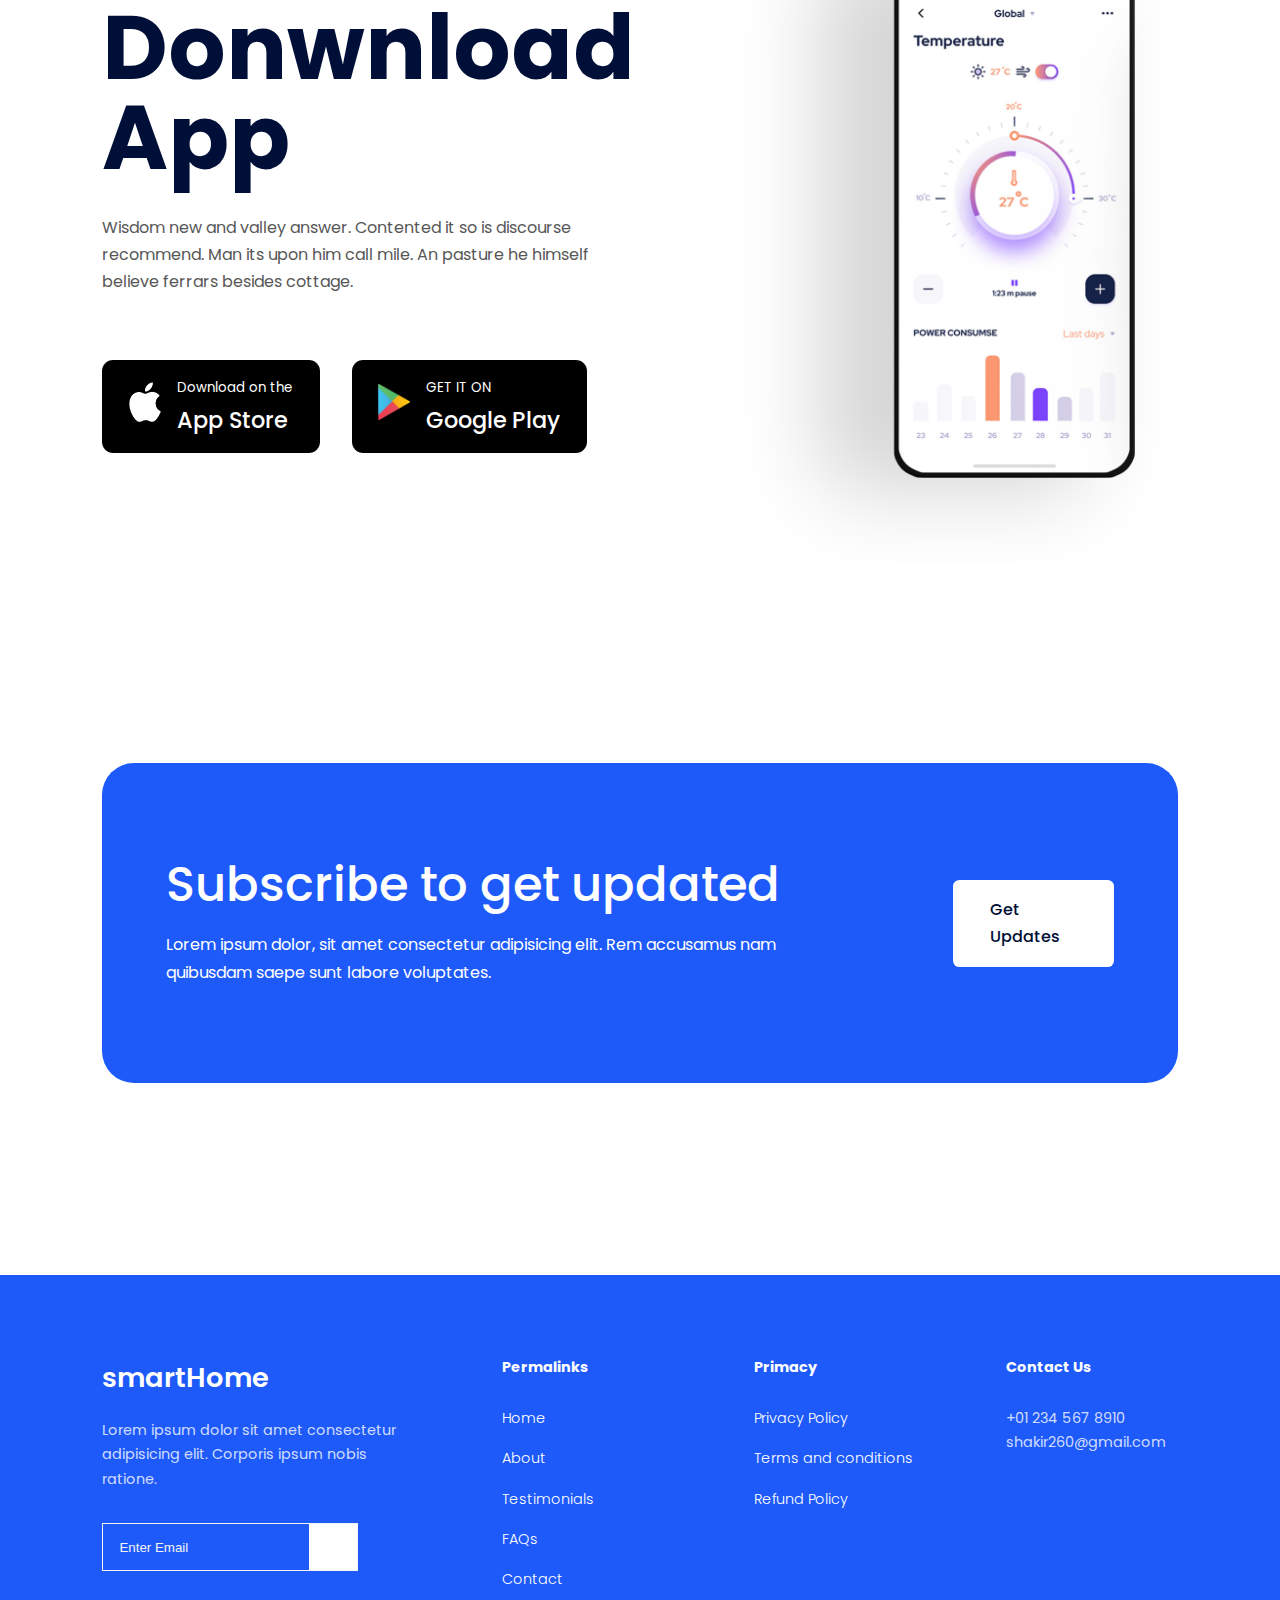
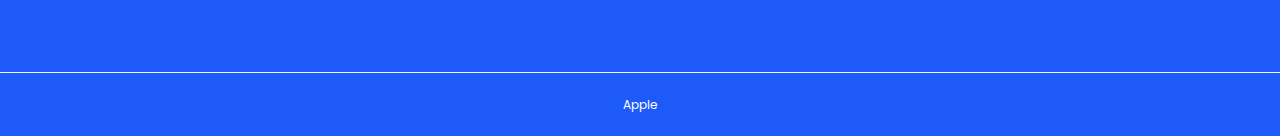
==== commit 91cb20bc: "fixed spelling" ====
--- a/index.html
+++ b/index.html
@@ -209,7 +209,7 @@
                     </div>
                     <div class="testimonial__work">
                         <p><b>Asamoah Gyan</b></p>
-                        <small>Footerballer</small>
+                        <small>Footballer</small>
                     </div>
                 </div>
             </article>
